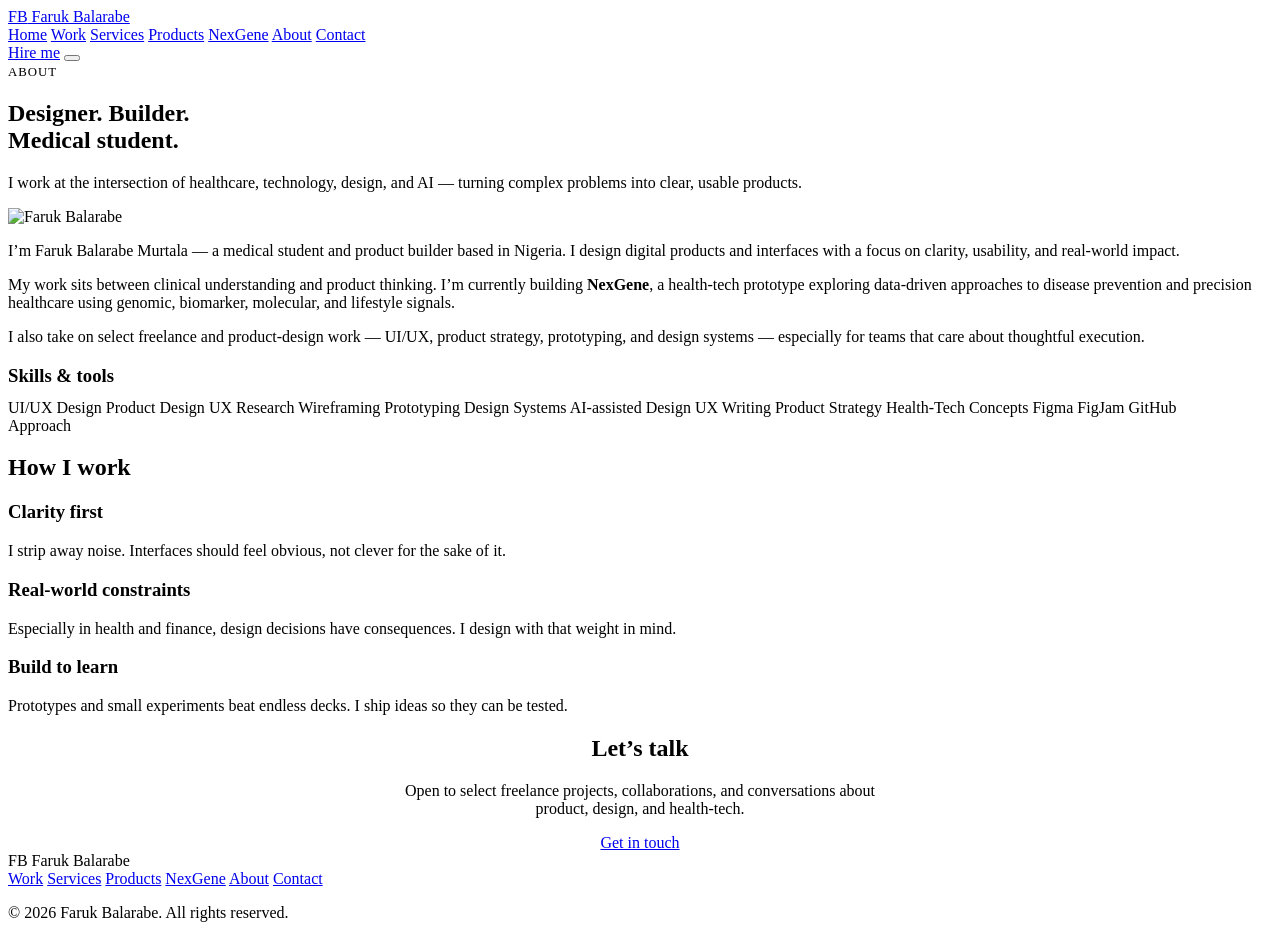
==== about.html @ edb117d3 "Add About page with portrait support" ====
<!DOCTYPE html>
<html lang="en">
<head>
  <meta charset="UTF-8" />
  <meta name="viewport" content="width=device-width, initial-scale=1.0" />
  <title>About — Faruk Balarabe</title>
  <meta name="description" content="Medical student, UI/UX designer, product builder, and health-tech founder based in Nigeria." />
  <meta name="theme-color" content="#070707" />
  <link rel="preconnect" href="https://fonts.googleapis.com" />
  <link rel="preconnect" href="https://fonts.gstatic.com" crossorigin />
  <link href="https://fonts.googleapis.com/css2?family=Inter:wght@400;500;600&family=JetBrains+Mono:wght@400;500&display=swap" rel="stylesheet" />
  <link rel="stylesheet" href="css/styles.css" />
</head>
<body>
  <header class="nav">
    <div class="nav-inner">
      <a href="index.html" class="logo">
        <span class="logo-mark">FB</span>
        Faruk Balarabe
      </a>
      <nav class="nav-links">
        <a href="index.html">Home</a>
        <a href="work.html">Work</a>
        <a href="services.html">Services</a>
        <a href="products.html">Products</a>
        <a href="nexgene.html">NexGene</a>
        <a href="about.html" class="active">About</a>
        <a href="contact.html">Contact</a>
      </nav>
      <a href="contact.html" class="nav-cta">Hire me</a>
      <button class="nav-toggle" aria-label="Menu"><span></span><span></span></button>
    </div>
  </header>

  <main>
    <section class="page-hero container">
      <div class="fade-up">
        <span class="label" style="color:var(--accent); font-size:0.8rem; text-transform:uppercase; letter-spacing:0.08em;">About</span>
        <h1 class="mt-2">Designer. Builder.<br />Medical student.</h1>
        <p class="lead mt-2">
          I work at the intersection of healthcare, technology, design, and AI — turning complex problems into clear, usable products.
        </p>
      </div>
    </section>

    <section class="section-sm container">
      <div class="about-grid">
        <div class="fade-up">
          <div class="about-portrait">
            <img src="assets/portrait.png" alt="Faruk Balarabe" style="width:100%; height:100%; object-fit:cover; border-radius:inherit;" />
          </div>
        </div>
        <div class="fade-up">
          <p>
            I’m Faruk Balarabe Murtala — a medical student and product builder based in Nigeria. 
            I design digital products and interfaces with a focus on clarity, usability, and real-world impact.
          </p>
          <p class="mt-2">
            My work sits between clinical understanding and product thinking. I’m currently building 
            <strong style="color:var(--text);">NexGene</strong>, a health-tech prototype exploring data-driven approaches 
            to disease prevention and precision healthcare using genomic, biomarker, molecular, and lifestyle signals.
          </p>
          <p class="mt-2">
            I also take on select freelance and product-design work — UI/UX, product strategy, prototyping, 
            and design systems — especially for teams that care about thoughtful execution.
          </p>

          <h3 class="mt-4" style="margin-bottom:0.75rem;">Skills & tools</h3>
          <div class="skills-list">
            <span class="skill-tag">UI/UX Design</span>
            <span class="skill-tag">Product Design</span>
            <span class="skill-tag">UX Research</span>
            <span class="skill-tag">Wireframing</span>
            <span class="skill-tag">Prototyping</span>
            <span class="skill-tag">Design Systems</span>
            <span class="skill-tag">AI-assisted Design</span>
            <span class="skill-tag">UX Writing</span>
            <span class="skill-tag">Product Strategy</span>
            <span class="skill-tag">Health-Tech Concepts</span>
            <span class="skill-tag">Figma</span>
            <span class="skill-tag">FigJam</span>
            <span class="skill-tag">GitHub</span>
          </div>
        </div>
      </div>
    </section>

    <section class="section container">
      <div class="section-header fade-up">
        <span class="label">Approach</span>
        <h2>How I work</h2>
      </div>
      <div class="grid-3">
        <div class="card fade-up">
          <h3>Clarity first</h3>
          <p class="mt-1">I strip away noise. Interfaces should feel obvious, not clever for the sake of it.</p>
        </div>
        <div class="card fade-up">
          <h3>Real-world constraints</h3>
          <p class="mt-1">Especially in health and finance, design decisions have consequences. I design with that weight in mind.</p>
        </div>
        <div class="card fade-up">
          <h3>Build to learn</h3>
          <p class="mt-1">Prototypes and small experiments beat endless decks. I ship ideas so they can be tested.</p>
        </div>
      </div>
    </section>

    <section class="section container">
      <div class="fade-up" style="text-align:center; max-width:480px; margin:0 auto;">
        <h2>Let’s talk</h2>
        <p class="mt-2">Open to select freelance projects, collaborations, and conversations about product, design, and health-tech.</p>
        <a href="contact.html" class="btn btn-primary mt-3">Get in touch</a>
      </div>
    </section>
  </main>

  <footer class="footer">
    <div class="container footer-inner">
      <div class="logo"><span class="logo-mark">FB</span> Faruk Balarabe</div>
      <div class="footer-links">
        <a href="work.html">Work</a>
        <a href="services.html">Services</a>
        <a href="products.html">Products</a>
        <a href="nexgene.html">NexGene</a>
        <a href="about.html">About</a>
        <a href="contact.html">Contact</a>
      </div>
      <p class="footer-copy">© 2026 Faruk Balarabe. All rights reserved.</p>
    </div>
  </footer>
  <script src="js/main.js"></script>
</body>
</html>
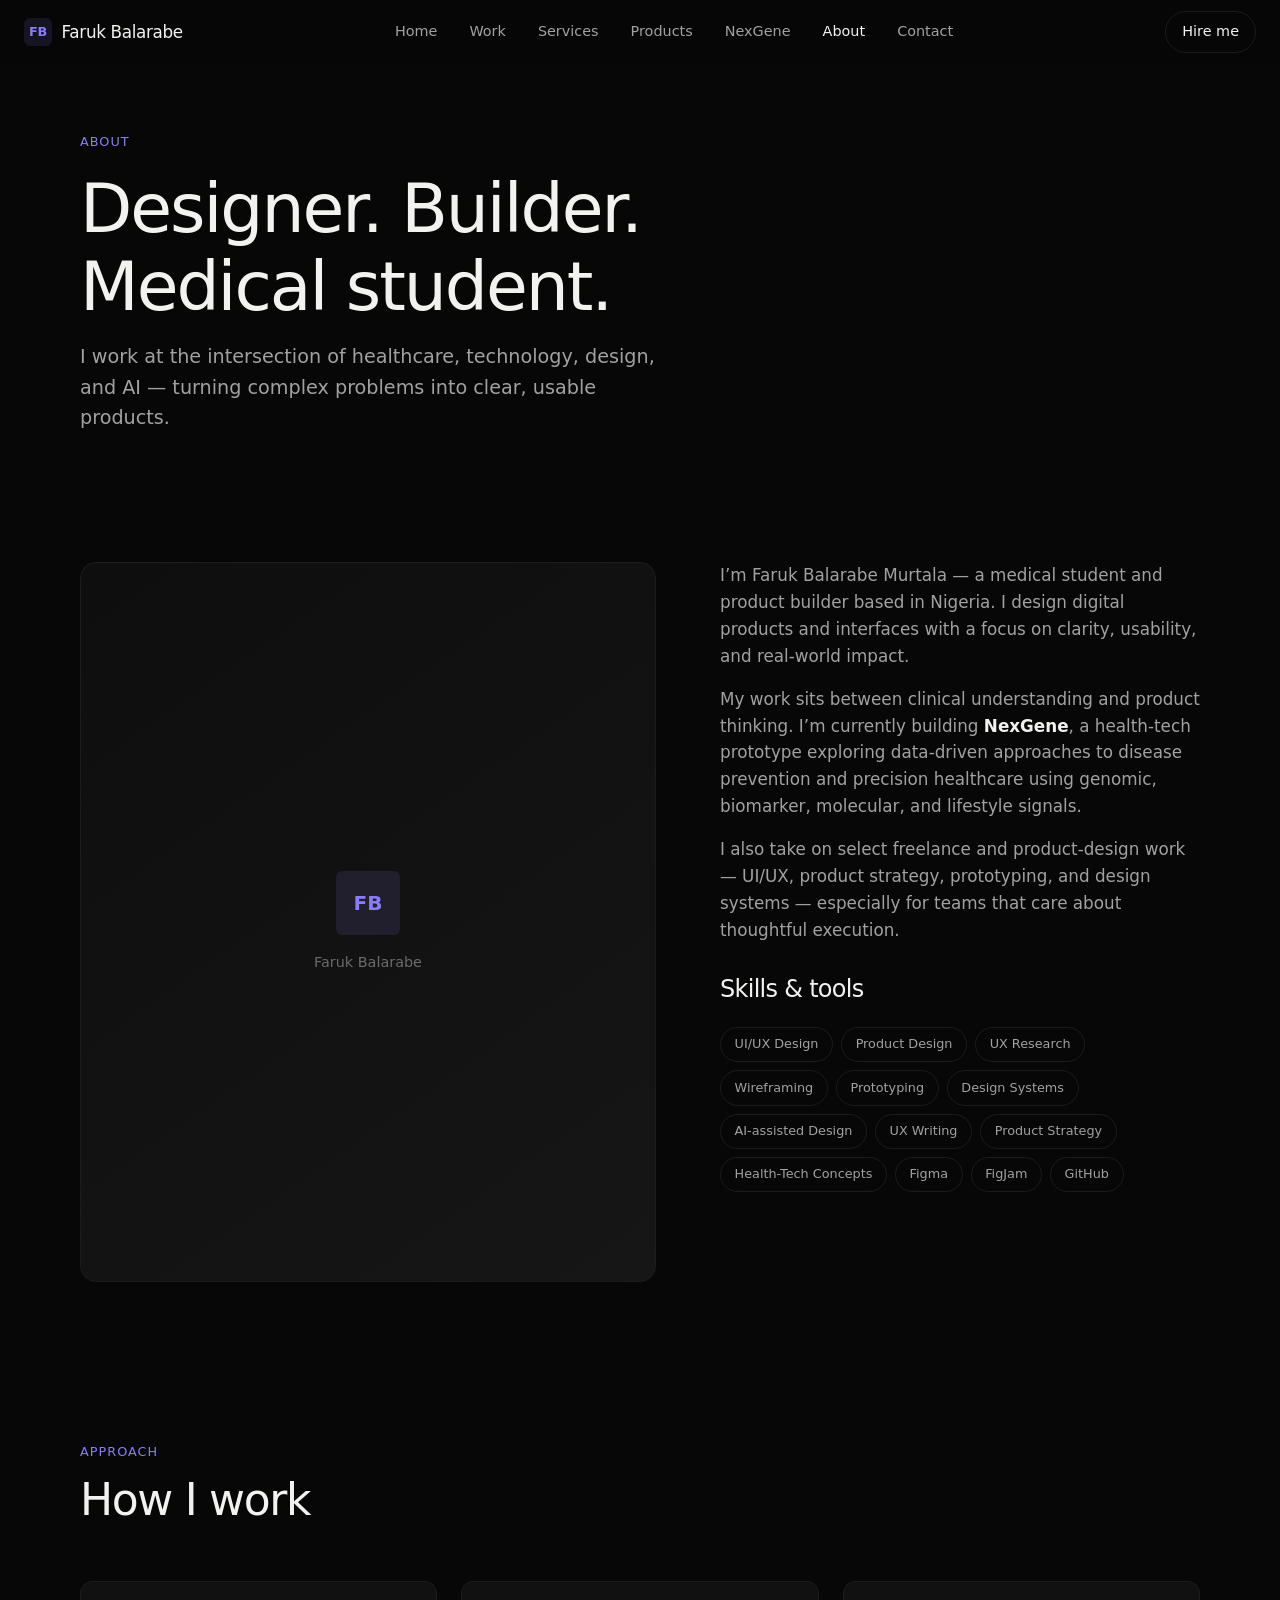
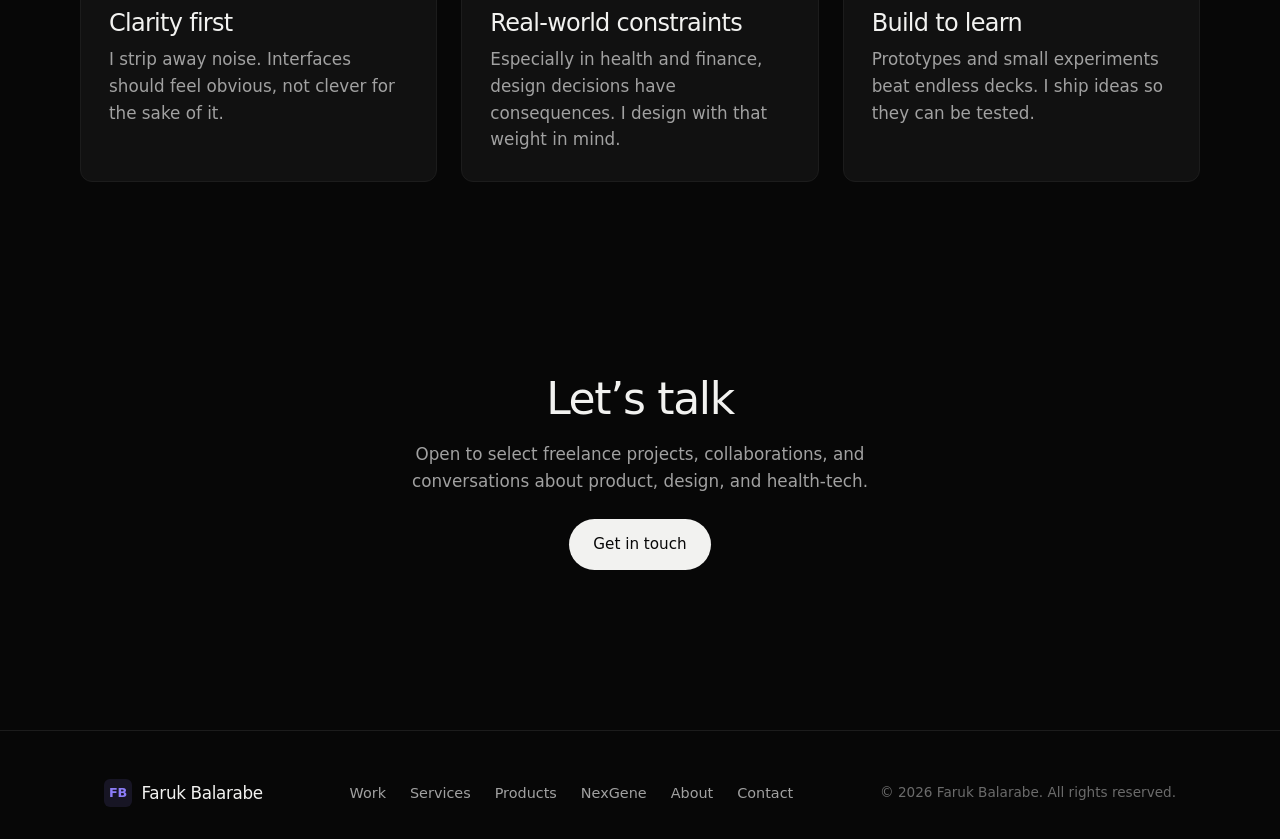
==== commit 07840983: "Fix routing (vercel.json cleanUrls), expand demo products, product detail pages, fix about portrait" ====
--- a/about.html
+++ b/about.html
@@ -46,8 +46,11 @@
     <section class="section-sm container">
       <div class="about-grid">
         <div class="fade-up">
-          <div class="about-portrait">
-            <img src="assets/portrait.png" alt="Faruk Balarabe" style="width:100%; height:100%; object-fit:cover; border-radius:inherit;" />
+          <div class="about-portrait" style="display:grid; place-items:center; background:linear-gradient(145deg,#0e0e0e,#161616); color:var(--text-muted); font-size:0.9rem;">
+            <div style="text-align:center; padding:2rem;">
+              <div class="logo-mark" style="width:64px; height:64px; font-size:1.25rem; margin:0 auto 1rem;">FB</div>
+              <span>Faruk Balarabe</span>
+            </div>
           </div>
         </div>
         <div class="fade-up">
@@ -131,4 +134,4 @@
   </footer>
   <script src="js/main.js"></script>
 </body>
-</html>+</html>
--- a/css/styles.css
+++ b/css/styles.css
@@ -0,0 +1,887 @@
+/* ============================================
+   Faruk Balarabe — Personal Website
+   Dark • Minimal • Editorial • Futuristic
+   ============================================ */
+
+:root {
+  /* Core palette */
+  --bg: #070707;
+  --bg-elevated: #0e0e0e;
+  --bg-card: #111111;
+  --bg-hover: #161616;
+  --border: #1c1c1c;
+  --border-subtle: #141414;
+
+  /* Text */
+  --text: #f2f2f0;
+  --text-secondary: #a1a1a1;
+  --text-muted: #6b6b6b;
+
+  /* Accent — restrained violet for intelligence + future */
+  --accent: #8b7cf6;
+  --accent-soft: rgba(139, 124, 246, 0.12);
+  --accent-hover: #a599ff;
+
+  /* Functional */
+  --success: #4ade80;
+  --radius: 12px;
+  --radius-sm: 8px;
+  --radius-lg: 16px;
+
+  /* Typography */
+  --font-sans: "Inter", system-ui, -apple-system, sans-serif;
+  --font-mono: "JetBrains Mono", ui-monospace, monospace;
+
+  /* Motion */
+  --ease: cubic-bezier(0.16, 1, 0.3, 1);
+  --duration: 0.4s;
+}
+
+/* Reset & Base */
+*, *::before, *::after {
+  box-sizing: border-box;
+  margin: 0;
+  padding: 0;
+}
+
+html {
+  scroll-behavior: smooth;
+  font-size: 16px;
+}
+
+body {
+  font-family: var(--font-sans);
+  background: var(--bg);
+  color: var(--text);
+  line-height: 1.6;
+  -webkit-font-smoothing: antialiased;
+  -moz-osx-font-smoothing: grayscale;
+  overflow-x: hidden;
+}
+
+img {
+  max-width: 100%;
+  display: block;
+}
+
+a {
+  color: inherit;
+  text-decoration: none;
+}
+
+ul, ol {
+  list-style: none;
+}
+
+button {
+  font-family: inherit;
+  border: none;
+  background: none;
+  cursor: pointer;
+  color: inherit;
+}
+
+/* Typography */
+h1, h2, h3, h4 {
+  font-weight: 500;
+  letter-spacing: -0.03em;
+  line-height: 1.15;
+}
+
+h1 {
+  font-size: clamp(2.5rem, 6vw, 4.25rem);
+}
+
+h2 {
+  font-size: clamp(1.75rem, 4vw, 2.75rem);
+}
+
+h3 {
+  font-size: clamp(1.25rem, 2.5vw, 1.5rem);
+}
+
+p {
+  color: var(--text-secondary);
+  font-size: 1.05rem;
+  max-width: 60ch;
+}
+
+.lead {
+  font-size: 1.2rem;
+  color: var(--text-secondary);
+  max-width: 48ch;
+}
+
+.mono {
+  font-family: var(--font-mono);
+  font-size: 0.85rem;
+  letter-spacing: 0.02em;
+}
+
+/* Layout */
+.container {
+  width: 100%;
+  max-width: 1120px;
+  margin: 0 auto;
+  padding: 0 1.5rem;
+}
+
+.container-wide {
+  max-width: 1280px;
+}
+
+.section {
+  padding: 6rem 0;
+}
+
+.section-sm {
+  padding: 4rem 0;
+}
+
+/* Navigation */
+.nav {
+  position: fixed;
+  top: 0;
+  left: 0;
+  right: 0;
+  z-index: 100;
+  background: rgba(7, 7, 7, 0.8);
+  backdrop-filter: blur(16px);
+  -webkit-backdrop-filter: blur(16px);
+  border-bottom: 1px solid transparent;
+  transition: border-color 0.3s var(--ease);
+}
+
+.nav.scrolled {
+  border-bottom-color: var(--border);
+}
+
+.nav-inner {
+  display: flex;
+  align-items: center;
+  justify-content: space-between;
+  height: 64px;
+  max-width: 1280px;
+  margin: 0 auto;
+  padding: 0 1.5rem;
+}
+
+.logo {
+  font-weight: 500;
+  font-size: 1.05rem;
+  letter-spacing: -0.02em;
+  display: flex;
+  align-items: center;
+  gap: 0.6rem;
+}
+
+.logo-mark {
+  width: 28px;
+  height: 28px;
+  border-radius: 6px;
+  background: var(--accent-soft);
+  display: grid;
+  place-items: center;
+  color: var(--accent);
+  font-weight: 600;
+  font-size: 0.8rem;
+}
+
+.nav-links {
+  display: flex;
+  align-items: center;
+  gap: 2rem;
+}
+
+.nav-links a {
+  font-size: 0.9rem;
+  color: var(--text-secondary);
+  transition: color 0.2s;
+}
+
+.nav-links a:hover,
+.nav-links a.active {
+  color: var(--text);
+}
+
+.nav-cta {
+  font-size: 0.9rem;
+  padding: 0.5rem 1rem;
+  border: 1px solid var(--border);
+  border-radius: 999px;
+  color: var(--text);
+  transition: all 0.25s var(--ease);
+}
+
+.nav-cta:hover {
+  background: var(--text);
+  color: var(--bg);
+  border-color: var(--text);
+}
+
+.nav-toggle {
+  display: none;
+  width: 32px;
+  height: 32px;
+  flex-direction: column;
+  justify-content: center;
+  gap: 5px;
+}
+
+.nav-toggle span {
+  display: block;
+  height: 1.5px;
+  background: var(--text);
+  transition: 0.3s;
+}
+
+@media (max-width: 860px) {
+  .nav-links {
+    position: fixed;
+    inset: 64px 0 auto 0;
+    background: var(--bg);
+    border-bottom: 1px solid var(--border);
+    flex-direction: column;
+    padding: 1.5rem;
+    gap: 1.25rem;
+    transform: translateY(-120%);
+    opacity: 0;
+    pointer-events: none;
+    transition: all 0.35s var(--ease);
+  }
+
+  .nav-links.open {
+    transform: translateY(0);
+    opacity: 1;
+    pointer-events: auto;
+  }
+
+  .nav-toggle {
+    display: flex;
+  }
+
+  .nav-cta {
+    display: none;
+  }
+}
+
+/* Buttons */
+.btn {
+  display: inline-flex;
+  align-items: center;
+  justify-content: center;
+  gap: 0.5rem;
+  padding: 0.85rem 1.5rem;
+  font-size: 0.95rem;
+  font-weight: 500;
+  border-radius: 999px;
+  transition: all 0.25s var(--ease);
+}
+
+.btn-primary {
+  background: var(--text);
+  color: var(--bg);
+}
+
+.btn-primary:hover {
+  background: #fff;
+  transform: translateY(-1px);
+}
+
+.btn-secondary {
+  border: 1px solid var(--border);
+  color: var(--text);
+}
+
+.btn-secondary:hover {
+  background: var(--bg-hover);
+  border-color: #333;
+}
+
+.btn-ghost {
+  color: var(--text-secondary);
+}
+
+.btn-ghost:hover {
+  color: var(--text);
+}
+
+.btn-accent {
+  background: var(--accent);
+  color: #fff;
+}
+
+.btn-accent:hover {
+  background: var(--accent-hover);
+}
+
+/* Hero */
+.hero {
+  min-height: 100vh;
+  display: flex;
+  flex-direction: column;
+  justify-content: center;
+  padding-top: 6rem;
+  padding-bottom: 4rem;
+  position: relative;
+}
+
+.hero::before {
+  content: "";
+  position: absolute;
+  top: 20%;
+  right: -10%;
+  width: 50%;
+  height: 60%;
+  background: radial-gradient(ellipse, rgba(139, 124, 246, 0.06) 0%, transparent 70%);
+  pointer-events: none;
+}
+
+.hero-label {
+  display: inline-flex;
+  align-items: center;
+  gap: 0.5rem;
+  font-size: 0.85rem;
+  color: var(--text-muted);
+  margin-bottom: 1.5rem;
+  letter-spacing: 0.04em;
+  text-transform: uppercase;
+}
+
+.hero-label::before {
+  content: "";
+  width: 8px;
+  height: 8px;
+  border-radius: 50%;
+  background: var(--accent);
+  box-shadow: 0 0 12px var(--accent);
+}
+
+.hero h1 {
+  margin-bottom: 1.25rem;
+  max-width: 16ch;
+}
+
+.hero h1 span {
+  color: var(--text-secondary);
+}
+
+.hero-actions {
+  display: flex;
+  flex-wrap: wrap;
+  gap: 1rem;
+  margin-top: 2.5rem;
+}
+
+.hero-meta {
+  display: flex;
+  flex-wrap: wrap;
+  gap: 2rem;
+  margin-top: 4rem;
+  padding-top: 2rem;
+  border-top: 1px solid var(--border);
+}
+
+.meta-item {
+  display: flex;
+  flex-direction: column;
+  gap: 0.25rem;
+}
+
+.meta-item span:first-child {
+  font-size: 0.8rem;
+  color: var(--text-muted);
+  text-transform: uppercase;
+  letter-spacing: 0.05em;
+}
+
+.meta-item span:last-child {
+  font-size: 0.95rem;
+  color: var(--text);
+}
+
+/* Section headers */
+.section-header {
+  margin-bottom: 3.5rem;
+}
+
+.section-header .label {
+  font-size: 0.8rem;
+  color: var(--accent);
+  text-transform: uppercase;
+  letter-spacing: 0.08em;
+  margin-bottom: 0.75rem;
+  display: block;
+}
+
+.section-header p {
+  margin-top: 1rem;
+}
+
+/* Cards & Grid */
+.grid-2 {
+  display: grid;
+  grid-template-columns: repeat(2, 1fr);
+  gap: 1.5rem;
+}
+
+.grid-3 {
+  display: grid;
+  grid-template-columns: repeat(3, 1fr);
+  gap: 1.5rem;
+}
+
+@media (max-width: 900px) {
+  .grid-3 {
+    grid-template-columns: 1fr;
+  }
+  .grid-2 {
+    grid-template-columns: 1fr;
+  }
+}
+
+.card {
+  background: var(--bg-card);
+  border: 1px solid var(--border);
+  border-radius: var(--radius);
+  padding: 1.75rem;
+  transition: all 0.3s var(--ease);
+}
+
+.card:hover {
+  border-color: #2a2a2a;
+  background: var(--bg-hover);
+}
+
+.card-project {
+  display: flex;
+  flex-direction: column;
+  overflow: hidden;
+  padding: 0;
+}
+
+.card-project .thumb {
+  aspect-ratio: 16/10;
+  background: var(--bg-elevated);
+  position: relative;
+  overflow: hidden;
+}
+
+.card-project .thumb-placeholder {
+  width: 100%;
+  height: 100%;
+  display: grid;
+  place-items: center;
+  color: var(--text-muted);
+  font-size: 0.85rem;
+  background: linear-gradient(135deg, #0f0f0f 0%, #151515 100%);
+}
+
+.card-project .body {
+  padding: 1.5rem;
+  flex: 1;
+  display: flex;
+  flex-direction: column;
+}
+
+.card-project .tag {
+  font-size: 0.75rem;
+  color: var(--accent);
+  text-transform: uppercase;
+  letter-spacing: 0.06em;
+  margin-bottom: 0.5rem;
+}
+
+.card-project h3 {
+  margin-bottom: 0.5rem;
+}
+
+.card-project p {
+  font-size: 0.95rem;
+  flex: 1;
+}
+
+.card-project .link {
+  margin-top: 1.25rem;
+  font-size: 0.9rem;
+  color: var(--text);
+  display: inline-flex;
+  align-items: center;
+  gap: 0.4rem;
+}
+
+.card-project .link:hover {
+  color: var(--accent);
+}
+
+/* Services */
+.service-item {
+  padding: 2rem 0;
+  border-bottom: 1px solid var(--border);
+  display: grid;
+  grid-template-columns: 1fr 2fr auto;
+  gap: 2rem;
+  align-items: start;
+}
+
+.service-item:first-child {
+  border-top: 1px solid var(--border);
+}
+
+.service-num {
+  font-family: var(--font-mono);
+  font-size: 0.85rem;
+  color: var(--text-muted);
+}
+
+.service-item h3 {
+  margin-bottom: 0.5rem;
+}
+
+.service-item p {
+  font-size: 0.95rem;
+}
+
+@media (max-width: 700px) {
+  .service-item {
+    grid-template-columns: 1fr;
+    gap: 0.75rem;
+  }
+}
+
+/* Products */
+.product-card {
+  background: var(--bg-card);
+  border: 1px solid var(--border);
+  border-radius: var(--radius);
+  overflow: hidden;
+  transition: all 0.3s var(--ease);
+}
+
+.product-card:hover {
+  border-color: #2a2a2a;
+  transform: translateY(-2px);
+}
+
+.product-card .preview {
+  aspect-ratio: 4/3;
+  background: var(--bg-elevated);
+  display: grid;
+  place-items: center;
+  color: var(--text-muted);
+  font-size: 0.85rem;
+}
+
+.product-card .info {
+  padding: 1.5rem;
+}
+
+.product-card .price {
+  font-size: 1.1rem;
+  font-weight: 500;
+  margin-top: 0.75rem;
+  color: var(--text);
+}
+
+.product-card .price span {
+  font-size: 0.85rem;
+  color: var(--text-muted);
+  font-weight: 400;
+}
+
+/* About */
+.about-grid {
+  display: grid;
+  grid-template-columns: 1.2fr 1fr;
+  gap: 4rem;
+  align-items: start;
+}
+
+@media (max-width: 800px) {
+  .about-grid {
+    grid-template-columns: 1fr;
+    gap: 2.5rem;
+  }
+}
+
+.about-portrait {
+  aspect-ratio: 4/5;
+  background: var(--bg-card);
+  border: 1px solid var(--border);
+  border-radius: var(--radius-lg);
+  position: relative;
+  overflow: hidden;
+}
+
+.about-portrait img {
+  width: 100%;
+  height: 100%;
+  object-fit: cover;
+  display: block;
+}
+
+.skills-list {
+  display: flex;
+  flex-wrap: wrap;
+  gap: 0.5rem;
+  margin-top: 1.5rem;
+}
+
+.skill-tag {
+  font-size: 0.8rem;
+  padding: 0.4rem 0.85rem;
+  border: 1px solid var(--border);
+  border-radius: 999px;
+  color: var(--text-secondary);
+}
+
+/* NexGene special */
+.nexgene-hero {
+  background: linear-gradient(180deg, #0a0a0c 0%, var(--bg) 100%);
+  border: 1px solid var(--border);
+  border-radius: var(--radius-lg);
+  padding: 3rem;
+  margin-bottom: 3rem;
+  position: relative;
+  overflow: hidden;
+}
+
+.nexgene-hero::before {
+  content: "";
+  position: absolute;
+  top: -50%;
+  right: -20%;
+  width: 60%;
+  height: 120%;
+  background: radial-gradient(ellipse, rgba(139, 124, 246, 0.08), transparent 60%);
+}
+
+.nexgene-badge {
+  display: inline-flex;
+  align-items: center;
+  gap: 0.4rem;
+  font-size: 0.75rem;
+  padding: 0.35rem 0.75rem;
+  background: var(--accent-soft);
+  color: var(--accent);
+  border-radius: 999px;
+  margin-bottom: 1.25rem;
+}
+
+.feature-list {
+  display: grid;
+  gap: 1rem;
+  margin-top: 2rem;
+}
+
+.feature-item {
+  display: flex;
+  gap: 1rem;
+  align-items: flex-start;
+}
+
+.feature-item .icon {
+  width: 36px;
+  height: 36px;
+  border-radius: 8px;
+  background: var(--accent-soft);
+  display: grid;
+  place-items: center;
+  flex-shrink: 0;
+  color: var(--accent);
+  font-size: 0.9rem;
+}
+
+/* Contact */
+.contact-grid {
+  display: grid;
+  grid-template-columns: 1fr 1.2fr;
+  gap: 4rem;
+}
+
+@media (max-width: 800px) {
+  .contact-grid {
+    grid-template-columns: 1fr;
+  }
+}
+
+.contact-form {
+  display: flex;
+  flex-direction: column;
+  gap: 1.25rem;
+}
+
+.form-group label {
+  display: block;
+  font-size: 0.85rem;
+  color: var(--text-secondary);
+  margin-bottom: 0.4rem;
+}
+
+.form-group input,
+.form-group textarea,
+.form-group select {
+  width: 100%;
+  padding: 0.9rem 1rem;
+  background: var(--bg-card);
+  border: 1px solid var(--border);
+  border-radius: var(--radius-sm);
+  color: var(--text);
+  font-family: inherit;
+  font-size: 0.95rem;
+  transition: border-color 0.2s;
+}
+
+.form-group input:focus,
+.form-group textarea:focus,
+.form-group select:focus {
+  outline: none;
+  border-color: #333;
+}
+
+.form-group textarea {
+  min-height: 140px;
+  resize: vertical;
+}
+
+/* Footer */
+.footer {
+  border-top: 1px solid var(--border);
+  padding: 3rem 0 2rem;
+  margin-top: 4rem;
+}
+
+.footer-inner {
+  display: flex;
+  flex-wrap: wrap;
+  justify-content: space-between;
+  gap: 2rem;
+  align-items: center;
+}
+
+.footer-links {
+  display: flex;
+  gap: 1.5rem;
+}
+
+.footer-links a {
+  font-size: 0.9rem;
+  color: var(--text-secondary);
+}
+
+.footer-links a:hover {
+  color: var(--text);
+}
+
+.footer-copy {
+  font-size: 0.85rem;
+  color: var(--text-muted);
+}
+
+/* Utility */
+.text-accent {
+  color: var(--accent);
+}
+
+.mt-1 { margin-top: 0.5rem; }
+.mt-2 { margin-top: 1rem; }
+.mt-3 { margin-top: 1.5rem; }
+.mt-4 { margin-top: 2rem; }
+.mb-2 { margin-bottom: 1rem; }
+
+/* Animations */
+.fade-up {
+  opacity: 0;
+  transform: translateY(24px);
+  transition: opacity 0.7s var(--ease), transform 0.7s var(--ease);
+}
+
+.fade-up.visible {
+  opacity: 1;
+  transform: translateY(0);
+}
+
+/* Page-specific hero compact */
+.page-hero {
+  padding: 8rem 0 4rem;
+}
+
+.page-hero h1 {
+  margin-bottom: 1rem;
+}
+
+/* Case study */
+.case-meta {
+  display: flex;
+  flex-wrap: wrap;
+  gap: 2rem;
+  margin: 2rem 0 3rem;
+  padding-bottom: 2rem;
+  border-bottom: 1px solid var(--border);
+}
+
+.case-meta div span:first-child {
+  display: block;
+  font-size: 0.8rem;
+  color: var(--text-muted);
+  text-transform: uppercase;
+  letter-spacing: 0.05em;
+  margin-bottom: 0.25rem;
+}
+
+.case-content {
+  max-width: 720px;
+}
+
+.case-content h2 {
+  margin: 2.5rem 0 1rem;
+  font-size: 1.5rem;
+}
+
+.case-content p {
+  margin-bottom: 1.25rem;
+}
+
+.case-content ul {
+  margin: 1rem 0 1.5rem 1.25rem;
+  list-style: disc;
+  color: var(--text-secondary);
+}
+
+.case-content li {
+  margin-bottom: 0.5rem;
+}
+
+/* Status badge */
+.badge {
+  display: inline-flex;
+  align-items: center;
+  gap: 0.35rem;
+  font-size: 0.75rem;
+  padding: 0.3rem 0.7rem;
+  border-radius: 999px;
+  background: var(--bg-elevated);
+  border: 1px solid var(--border);
+  color: var(--text-secondary);
+}
+
+.badge-live {
+  color: var(--success);
+  border-color: rgba(74, 222, 128, 0.3);
+  background: rgba(74, 222, 128, 0.08);
+}
+
+/* Scrollbar */
+::-webkit-scrollbar {
+  width: 8px;
+}
+::-webkit-scrollbar-track {
+  background: var(--bg);
+}
+::-webkit-scrollbar-thumb {
+  background: #222;
+  border-radius: 4px;
+}
+::-webkit-scrollbar-thumb:hover {
+  background: #333;
+}
